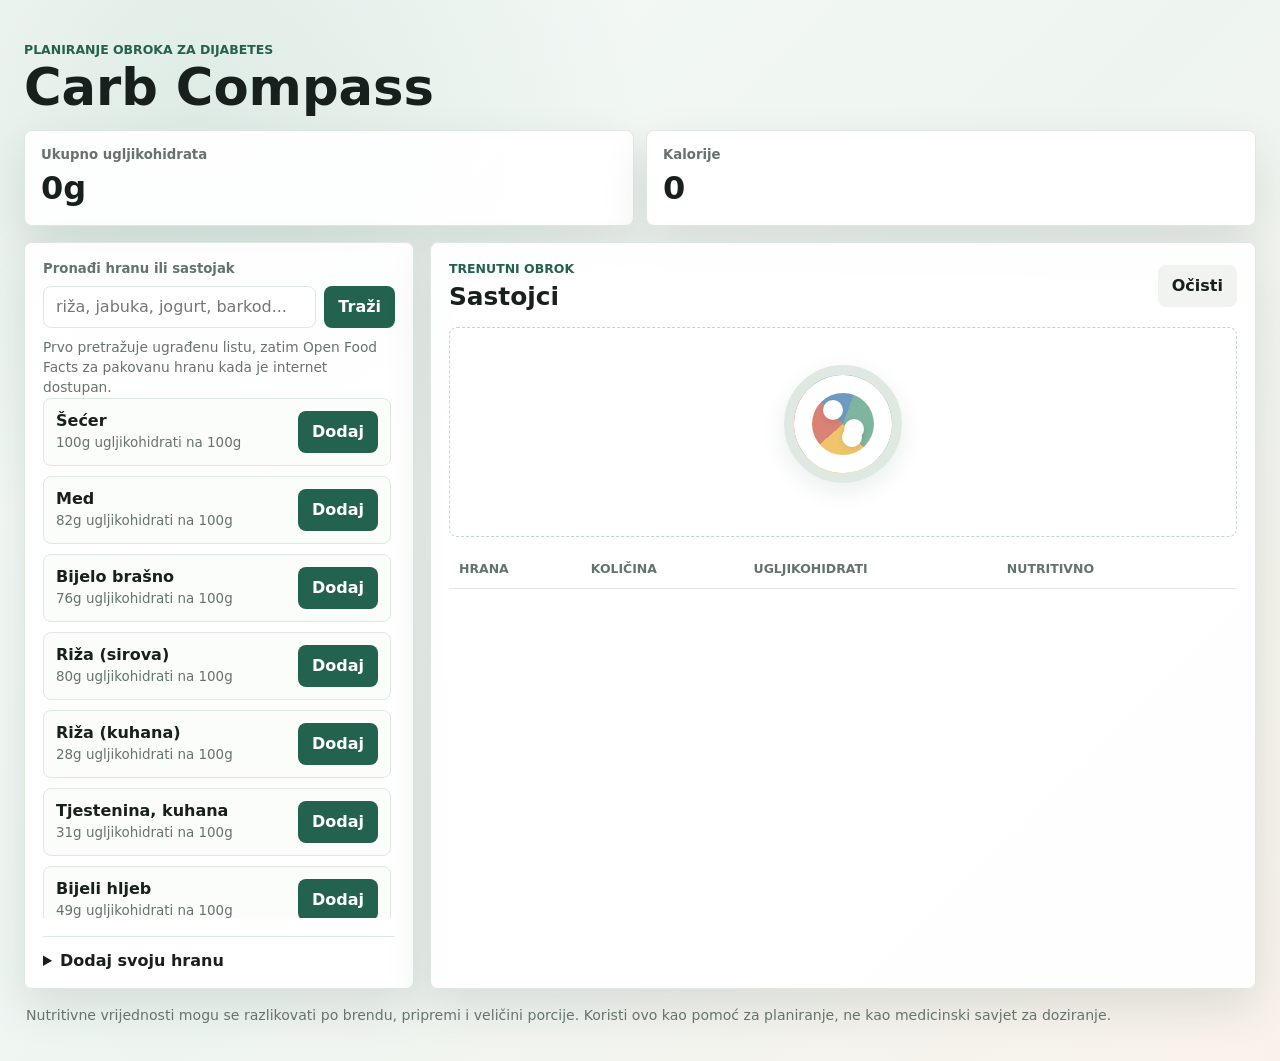
==== index (2).html @ 7279d2bf "Add files via upload" ====
<!doctype html>
<html lang="en">
  <head>
    <meta charset="utf-8" />
    <meta name="viewport" content="width=device-width, initial-scale=1" />
    <title>Carb Compass</title>
    <link rel="stylesheet" href="styles.css" />
  </head>
  <body>
    <main class="app-shell">
      <header class="topbar">
        <div>
          <p class="eyebrow" data-i18n="appKicker">Diabetes meal planning</p>
          <h1>Carb Compass</h1>
        </div>
      </header>

      <section class="summary-strip" aria-label="Meal nutrition totals" data-i18n-aria="mealTotals">
        <article>
          <span data-i18n="totalCarbs">Total carbs</span>
          <strong id="totalCarbs">0g</strong>
        </article>
        <article>
          <span data-i18n="calories">Calories</span>
          <strong id="totalCalories">0</strong>
        </article>
      </section>

      <section class="workspace">
        <aside class="search-pane" aria-label="Food search" data-i18n-aria="foodSearch">
          <div class="control-stack">
            <label for="foodSearch" data-i18n="findFood">Find food or ingredient</label>
            <div class="search-row">
              <input id="foodSearch" type="search" placeholder="rice, apple, yogurt, barcode..." data-i18n-placeholder="searchPlaceholder" autocomplete="off" />
              <button id="searchButton" type="button" data-i18n="search">Search</button>
            </div>
            <p class="hint" data-i18n="searchHint">Searches the built-in list first, then Open Food Facts for packaged foods when online.</p>
          </div>

          <div id="results" class="results" aria-live="polite"></div>

          <section class="restaurants-mobile" aria-label="Restorani">
            <button id="restaurantsToggle" type="button" class="restaurants-toggle">Restorani</button>
            <div id="restaurantsPanel" class="restaurants-panel" hidden>
              <article class="restaurant-card">
                <span class="restaurant-logo logo-mcd">M</span>
                <strong>McDonald's</strong>
              </article>
              <article class="restaurant-card">
                <span class="restaurant-logo logo-kfc">K</span>
                <strong>KFC</strong>
              </article>
              <article class="restaurant-card">
                <span class="restaurant-logo logo-bk">BK</span>
                <strong>Burger King</strong>
              </article>
              <article class="restaurant-card">
                <span class="restaurant-logo logo-sub">S</span>
                <strong>Subway</strong>
              </article>
              <article class="restaurant-card">
                <span class="restaurant-logo logo-pz">P</span>
                <strong>Pizza Hut</strong>
              </article>
              <article class="restaurant-card">
                <span class="restaurant-logo logo-local">Ć</span>
                <strong>Ćevabdžinica</strong>
              </article>
            </div>
          </section>

          <details class="custom-food">
            <summary data-i18n="addCustomFood">Add custom food</summary>
            <form id="customForm">
              <label>
                <span data-i18n="foodName">Food name</span>
                <input id="customName" required placeholder="Homemade soup" data-i18n-placeholder="customNamePlaceholder" />
              </label>
              <label>
                <span data-i18n="servingGrams">Serving grams</span>
                <input id="customServing" type="number" min="1" step="1" value="100" required />
              </label>
              <label>
                <span data-i18n="carbsPerServing">Carbs per serving</span>
                <input id="customCarbs" type="number" min="0" step="0.1" value="0" required />
              </label>
              <label>
                <span data-i18n="fiberPerServing">Fiber per serving</span>
                <input id="customFiber" type="number" min="0" step="0.1" value="0" />
              </label>
              <label>
                <span data-i18n="caloriesPerServing">Calories per serving</span>
                <input id="customCalories" type="number" min="0" step="1" value="0" />
              </label>
              <button type="submit" data-i18n="addToMeal">Add to meal</button>
            </form>
          </details>
        </aside>

        <section class="meal-pane" aria-label="Current meal" data-i18n-aria="currentMeal">
          <div class="meal-head">
            <div>
              <p class="eyebrow" data-i18n="currentMeal">Current meal</p>
              <h2 data-i18n="ingredients">Ingredients</h2>
            </div>
            <div class="meal-actions">
              <button id="clearMeal" type="button" class="subtle-button" data-i18n="clear">Clear</button>
            </div>
          </div>

          <div id="emptyMeal" class="empty-state">
            <div class="plate-art" aria-hidden="true">
              <span></span><span></span><span></span>
            </div>
          </div>

          <div class="table-wrap">
            <table id="mealTable">
              <thead>
                <tr>
                  <th data-i18n="food">Food</th>
                  <th data-i18n="amount">Amount</th>
                  <th data-i18n="carbs">Carbs</th>
                  <th data-i18n="nutrition">Nutrition</th>
                  <th></th>
                </tr>
              </thead>
              <tbody id="mealBody"></tbody>
            </table>
          </div>
        </section>
      </section>

      <footer>
        <p data-i18n="footerNote">Nutrition data can vary by brand, preparation, and serving size. Use this for planning support, not medical dosing advice.</p>
      </footer>
    </main>

    <template id="resultTemplate">
      <article class="result-card">
        <div>
          <strong></strong>
          <span></span>
        </div>
        <button type="button">Add</button>
      </article>
    </template>

    <script src="app.js?v=2"></script>
  </body>
</html>
---- styles.css ----
:root {
  --ink: #17201d;
  --muted: #66736d;
  --line: #dfe7e1;
  --surface: #ffffff;
  --wash: #f4f8f5;
  --mint: #3c8d73;
  --mint-dark: #23624e;
  --coral: #d95d4f;
  --gold: #d89b25;
  --blue: #4d79a8;
  --shadow: 0 18px 45px rgba(31, 57, 47, 0.12);
}

* {
  box-sizing: border-box;
}

html {
  min-width: 0;
}

body {
  margin: 0;
  background:
    radial-gradient(circle at 15% 10%, rgba(60, 141, 115, 0.12), transparent 28rem),
    linear-gradient(135deg, #f7faf7 0%, #eef5f1 52%, #f9f2eb 100%);
  color: var(--ink);
  cursor: default;
  font-family: Inter, ui-sans-serif, system-ui, -apple-system, BlinkMacSystemFont, "Segoe UI", sans-serif;
  user-select: none;
  -webkit-user-select: none;
  overflow-x: hidden;
}

button,
input,
textarea {
  font: inherit;
}

button {
  border: 0;
  cursor: pointer;
  transition: transform 0.2s cubic-bezier(0.16, 1, 0.3, 1), box-shadow 0.2s ease, background-color 0.2s ease, color 0.2s ease;
}

button:hover {
  transform: translateY(-2px);
  box-shadow: 0 6px 16px rgba(35, 98, 78, 0.18);
}

button:active {
  transform: translateY(1px) scale(0.97);
  box-shadow: 0 2px 6px rgba(35, 98, 78, 0.12);
}

.app-shell {
  min-height: 100vh;
  padding: 24px;
}

.topbar,
.summary-strip,
.workspace,
footer {
  width: min(1420px, 100%);
  margin: 0 auto;
}

/* Page Entrance Animations */
.topbar {
  display: flex;
  align-items: end;
  justify-content: space-between;
  gap: 20px;
  padding: 18px 0 18px;
  animation: slideDownFade 0.6s cubic-bezier(0.16, 1, 0.3, 1) both;
}

.summary-strip {
  display: grid;
  grid-template-columns: repeat(2, minmax(0, 1fr));
  gap: 12px;
  margin-bottom: 16px;
  animation: fadeInUp 0.6s cubic-bezier(0.16, 1, 0.3, 1) 0.1s both;
}

.search-pane {
  animation: fadeInLeft 0.6s cubic-bezier(0.16, 1, 0.3, 1) 0.2s both;
}

.meal-pane {
  animation: fadeInRight 0.6s cubic-bezier(0.16, 1, 0.3, 1) 0.25s both;
}

footer {
  animation: fadeIn 0.8s ease 0.4s both;
}

.top-actions {
  display: flex;
  align-items: end;
  gap: 12px;
}

.language-control {
  display: grid;
  gap: 7px;
  min-width: 148px;
  padding: 14px;
  background: var(--surface);
  border: 1px solid var(--line);
  border-radius: 8px;
  box-shadow: var(--shadow);
  transition: transform 0.25s ease, box-shadow 0.25s ease;
}

.language-control:hover {
  transform: translateY(-2px);
  box-shadow: 0 22px 50px rgba(31, 57, 47, 0.16);
}

.language-control > span {
  color: var(--muted);
  font-size: 0.83rem;
  font-weight: 700;
}

.language-switch {
  position: relative;
  display: grid;
  grid-template-columns: 1fr 1fr;
  align-items: center;
  min-height: 42px;
  padding: 4px;
  overflow: hidden;
  background: #eef3ef;
  border: 1px solid var(--line);
  border-radius: 8px;
  color: var(--ink);
  font-weight: 900;
}

.language-switch span {
  position: relative;
  z-index: 1;
  display: grid;
  place-items: center;
  min-width: 48px;
  transition: color 160ms ease;
}

.language-switch i {
  position: absolute;
  inset: 4px auto 4px 4px;
  width: calc(50% - 4px);
  background: var(--mint-dark);
  border-radius: 6px;
  transition: transform 220ms cubic-bezier(0.34, 1.56, 0.64, 1);
}

.language-switch span:first-child {
  color: #fff;
}

.language-switch.is-bs i {
  transform: translateX(100%);
}

.language-switch.is-bs span:first-child {
  color: var(--ink);
}

.language-switch.is-bs span:nth-child(2) {
  color: #fff;
}

.eyebrow {
  margin: 0 0 6px;
  color: var(--mint-dark);
  font-size: 0.78rem;
  font-weight: 800;
  letter-spacing: 0;
  text-transform: uppercase;
}

h1,
h2,
h3,
p {
  margin-top: 0;
}

h1 {
  margin-bottom: 0;
  font-size: clamp(2rem, 4vw, 4.4rem);
  line-height: 0.95;
  transition: color 0.3s ease;
}

h2 {
  margin-bottom: 0;
  font-size: 1.55rem;
}

h3 {
  margin-bottom: 14px;
  font-size: 1rem;
}

.target-panel {
  display: grid;
  gap: 7px;
  min-width: 190px;
  padding: 14px;
  background: var(--surface);
  border: 1px solid var(--line);
  border-radius: 8px;
  box-shadow: var(--shadow);
  transition: transform 0.25s ease, box-shadow 0.25s ease;
}

.target-panel:hover {
  transform: translateY(-2px);
  box-shadow: 0 22px 50px rgba(31, 57, 47, 0.16);
}

.target-panel label,
.control-stack label,
.custom-food label,
.tool-panel label {
  color: var(--muted);
  font-size: 0.83rem;
  font-weight: 700;
}

.target-panel div,
.inline-input {
  display: flex;
  align-items: center;
  gap: 8px;
}

input,
textarea {
  width: 100%;
  border: 1px solid var(--line);
  border-radius: 8px;
  background: #fff;
  color: var(--ink);
  cursor: text;
  font-size: 16px;
  outline: none;
  user-select: text;
  -webkit-user-select: text;
  transition: border-color 0.2s ease, box-shadow 0.2s ease, transform 0.15s ease;
}

input {
  min-height: 42px;
  padding: 0 12px;
}

textarea {
  resize: vertical;
  padding: 12px;
}

input:focus,
textarea:focus {
  border-color: var(--mint);
  box-shadow: 0 0 0 4px rgba(60, 141, 115, 0.18);
  transform: translateY(-1px);
}

.target-panel input {
  max-width: 88px;
  font-weight: 800;
}

.summary-strip article,
.search-pane,
.meal-pane,
.tool-panel {
  background: rgba(255, 255, 255, 0.92);
  border: 1px solid var(--line);
  border-radius: 8px;
  box-shadow: var(--shadow);
  transition: transform 0.25s ease, box-shadow 0.25s ease, border-color 0.25s ease;
}

.summary-strip article {
  min-height: 96px;
  padding: 16px;
  position: relative;
  overflow: hidden;
}

.summary-strip article:hover {
  transform: translateY(-3px);
  box-shadow: 0 24px 50px rgba(31, 57, 47, 0.16);
  border-color: rgba(60, 141, 115, 0.3);
}

.summary-strip span {
  display: block;
  color: var(--muted);
  font-size: 0.83rem;
  font-weight: 700;
}

.summary-strip strong {
  display: block;
  margin-top: 10px;
  font-size: 2rem;
  line-height: 1;
  transition: transform 0.25s cubic-bezier(0.34, 1.56, 0.64, 1), color 0.25s ease;
}

/* Number update animation pulse */
.summary-strip strong.updated-pop {
  animation: counterPop 0.4s cubic-bezier(0.175, 0.885, 0.32, 1.275);
  color: var(--mint-dark);
}

.progress-track {
  height: 12px;
  margin-top: 18px;
  overflow: hidden;
  background: #e9eee9;
  border-radius: 999px;
}

.progress-track div {
  width: 0%;
  max-width: 100%;
  height: 100%;
  background: linear-gradient(90deg, var(--mint), var(--gold), var(--coral));
  transition: width 350ms cubic-bezier(0.16, 1, 0.3, 1);
}

.workspace {
  display: grid;
  grid-template-columns: 390px minmax(0, 1fr);
  gap: 16px;
}

.search-pane,
.meal-pane {
  min-height: 620px;
  padding: 18px;
}

.control-stack {
  display: grid;
  gap: 10px;
}

.search-row {
  display: grid;
  grid-template-columns: 1fr auto;
  gap: 8px;
}

.search-row button,
.result-card button,
.custom-food button,
#saveMealButton,
.filter.is-active,
.period-tab.is-active {
  background: var(--mint-dark);
  color: #fff;
}

.search-row button,
.result-card button,
.custom-food button,
#saveMealButton,
.subtle-button,
.filter,
.period-tab {
  min-height: 42px;
  padding: 0 14px;
  border-radius: 8px;
  font-weight: 800;
}

.hint {
  margin: 0;
  color: var(--muted);
  font-size: 0.86rem;
  line-height: 1.45;
}

.filter-row {
  display: flex;
  flex-wrap: wrap;
  gap: 8px;
  margin: 16px 0;
}

.filter {
  background: #eef3ef;
  color: var(--ink);
}

.results {
  display: grid;
  gap: 10px;
  max-height: 520px;
  overflow: auto;
  padding-right: 4px;
  scroll-behavior: smooth;
}

.restaurants-mobile {
  display: none;
}

/* Staggered Entrance and Hover for Result Cards */
.result-card {
  display: grid;
  grid-template-columns: 1fr auto;
  align-items: center;
  gap: 12px;
  padding: 12px;
  background: #fbfdfb;
  border: 1px solid var(--line);
  border-radius: 8px;
  transition: transform 0.22s cubic-bezier(0.16, 1, 0.3, 1), box-shadow 0.22s ease, border-color 0.22s ease, background-color 0.22s ease;
  animation: resultCardFadeIn 0.35s cubic-bezier(0.16, 1, 0.3, 1) both;
  animation-delay: calc(var(--item-index, 0) * 30ms);
}

.result-card:hover {
  transform: translateY(-2px);
  border-color: var(--mint);
  box-shadow: 0 8px 20px rgba(60, 141, 115, 0.14);
  background: #ffffff;
}

.result-card strong,
.result-card span {
  display: block;
}

.result-card span {
  margin-top: 4px;
  color: var(--muted);
  font-size: 0.84rem;
  line-height: 1.35;
}

.result-card button {
  transition: transform 0.18s cubic-bezier(0.34, 1.56, 0.64, 1), background-color 0.18s ease, box-shadow 0.18s ease;
}

.result-card button:hover {
  transform: scale(1.05);
  background: var(--mint);
  box-shadow: 0 4px 12px rgba(60, 141, 115, 0.3);
}

.custom-food {
  margin-top: 18px;
  border-top: 1px solid var(--line);
  padding-top: 14px;
  transition: border-color 0.2s ease;
}

.custom-food summary {
  cursor: pointer;
  font-weight: 800;
  transition: color 0.2s ease, transform 0.2s ease;
  outline: none;
}

.custom-food summary:hover {
  color: var(--mint-dark);
}

.custom-food[open] summary {
  color: var(--mint-dark);
  margin-bottom: 6px;
}

.custom-food form {
  display: grid;
  grid-template-columns: repeat(2, minmax(0, 1fr));
  gap: 12px;
  margin-top: 14px;
  animation: formExpand 0.35s cubic-bezier(0.16, 1, 0.3, 1) both;
}

.custom-food label {
  display: grid;
  gap: 6px;
}

.custom-food label:first-child,
.custom-food button {
  grid-column: 1 / -1;
}

.meal-head {
  display: flex;
  align-items: center;
  justify-content: space-between;
  gap: 14px;
  margin-bottom: 16px;
}

.meal-actions {
  display: flex;
  flex-wrap: wrap;
  justify-content: end;
  gap: 8px;
}

.subtle-button {
  background: #f0f3f0;
  color: var(--ink);
  transition: background-color 0.2s ease, transform 0.2s ease, color 0.2s ease;
}

.subtle-button:hover {
  background: #e2ebd5;
  color: var(--mint-dark);
}

.empty-state {
  display: grid;
  place-items: center;
  min-height: 210px;
  margin-bottom: 12px;
  padding: 24px;
  border: 1px dashed #c7d4cc;
  border-radius: 8px;
  color: var(--muted);
  text-align: center;
  transition: opacity 0.3s ease, transform 0.3s ease;
  animation: fadeIn 0.4s ease-out;
}

/* Plate Art Floating and Breathing Animations */
.plate-art {
  position: relative;
  width: 118px;
  aspect-ratio: 1;
  margin-bottom: 16px;
  border: 10px solid #dfe9e2;
  border-radius: 50%;
  background: conic-gradient(from 20deg, #7fb49e 0 33%, #f0c46a 33% 58%, #d98275 58% 82%, #6f9bc2 82% 100%);
  box-shadow: inset 0 0 0 18px #fff, 0 8px 24px rgba(31, 57, 47, 0.08);
  animation: floatPlate 4s ease-in-out infinite alternate;
}

.plate-art span {
  position: absolute;
  width: 20px;
  height: 20px;
  border-radius: 50%;
  background: #fff;
  box-shadow: 0 2px 6px rgba(0, 0, 0, 0.08);
  animation: pulseDot 3s ease-in-out infinite alternate;
}

.plate-art span:nth-child(1) {
  left: 29px;
  top: 25px;
  animation-delay: 0s;
}

.plate-art span:nth-child(2) {
  right: 28px;
  top: 44px;
  animation-delay: 0.6s;
}

.plate-art span:nth-child(3) {
  left: 48px;
  bottom: 26px;
  animation-delay: 1.2s;
}

.table-wrap {
  overflow: auto;
}

table {
  width: 100%;
  min-width: 760px;
  border-collapse: collapse;
}

th,
td {
  padding: 12px 10px;
  border-bottom: 1px solid var(--line);
  text-align: left;
  vertical-align: middle;
}

th {
  color: var(--muted);
  font-size: 0.78rem;
  text-transform: uppercase;
}

/* Meal Table Row Animations */
tbody tr {
  animation: rowSlideIn 0.35s cubic-bezier(0.16, 1, 0.3, 1) both;
  transition: background-color 0.2s ease, transform 0.2s ease, opacity 0.25s ease;
}

tbody tr:hover {
  background-color: rgba(244, 248, 245, 0.6);
}

tbody tr.row-removing {
  animation: rowSlideOut 0.25s cubic-bezier(0.7, 0, 0.84, 0) forwards;
}

td strong,
td span {
  display: block;
}

td span {
  color: var(--muted);
  font-size: 0.82rem;
}

.amount-cell {
  display: flex;
  align-items: center;
  gap: 8px;
}

.amount-cell input {
  max-width: 92px;
  transition: transform 0.15s ease, border-color 0.2s ease, box-shadow 0.2s ease;
}

.amount-cell input:focus {
  transform: scale(1.03);
}

.nutrition-pills {
  display: flex;
  flex-wrap: wrap;
  gap: 6px;
}

.nutrition-pills span {
  padding: 5px 8px;
  background: #eef3ef;
  border-radius: 999px;
  color: var(--ink);
  font-size: 0.78rem;
  transition: transform 0.2s ease, background-color 0.2s ease, color 0.2s ease;
}

.nutrition-pills span:hover {
  transform: scale(1.08);
  background: #e0eae2;
  color: var(--mint-dark);
}

.remove-button {
  width: 36px;
  height: 36px;
  background: #f7e8e5;
  border-radius: 8px;
  color: #92372d;
  font-weight: 900;
  transition: transform 0.2s cubic-bezier(0.34, 1.56, 0.64, 1), background-color 0.2s ease, color 0.2s ease;
}

.remove-button:hover {
  transform: scale(1.12) rotate(8deg);
  background: #f3d4d0;
  color: #7a1d13;
  box-shadow: 0 4px 10px rgba(146, 55, 45, 0.2);
}

.tools-grid {
  display: grid;
  grid-template-columns: 1fr;
  gap: 12px;
  margin-top: 18px;
}

.tool-panel,
.tracker-panel {
  padding: 16px;
}

.tracker-panel {
  background: rgba(255, 255, 255, 0.92);
  border: 1px solid var(--line);
  border-radius: 8px;
  box-shadow: var(--shadow);
}

.tool-panel output {
  display: block;
  margin-top: 16px;
  color: var(--blue);
  font-size: 1.55rem;
  font-weight: 900;
}

.tracker-grid {
  display: grid;
  grid-template-columns: minmax(0, 1fr) minmax(0, 1fr);
  gap: 12px;
  margin-top: 12px;
}

.tracker-head {
  display: flex;
  align-items: start;
  justify-content: space-between;
  gap: 12px;
  margin-bottom: 14px;
}

.tracker-head h3 {
  margin-bottom: 0;
}

.tracker-head > strong {
  color: var(--blue);
  font-size: 1.55rem;
  line-height: 1;
}

.saved-meals,
.period-breakdown {
  display: grid;
  gap: 8px;
  max-height: 240px;
  overflow: auto;
  padding-right: 4px;
}

.saved-meal {
  display: grid;
  grid-template-columns: 1fr auto;
  gap: 10px;
  padding: 10px;
  background: #fbfdfb;
  border: 1px solid var(--line);
  border-radius: 8px;
  transition: transform 0.2s ease, box-shadow 0.2s ease;
}

.saved-meal:hover {
  transform: translateY(-2px);
  box-shadow: 0 6px 14px rgba(31, 57, 47, 0.08);
}

.saved-meal strong,
.saved-meal span {
  display: block;
}

.saved-meal span {
  color: var(--muted);
  font-size: 0.82rem;
  line-height: 1.35;
}

.period-tabs {
  display: flex;
  gap: 6px;
}

.period-tab {
  min-height: 36px;
  background: #eef3ef;
  color: var(--ink);
}

.period-stats {
  display: grid;
  grid-template-columns: repeat(3, minmax(0, 1fr));
  gap: 8px;
  margin-bottom: 12px;
}

.period-stats article {
  min-height: 76px;
  padding: 10px;
  background: #f6faf7;
  border: 1px solid var(--line);
  border-radius: 8px;
  transition: transform 0.2s ease;
}

.period-stats article:hover {
  transform: translateY(-2px);
}

.period-stats span {
  display: block;
  color: var(--muted);
  font-size: 0.78rem;
  font-weight: 800;
}

.period-stats strong {
  display: block;
  margin-top: 8px;
  font-size: 1.35rem;
  line-height: 1;
}

.period-row {
  display: flex;
  align-items: center;
  justify-content: space-between;
  gap: 10px;
  padding: 10px;
  background: #fbfdfb;
  border: 1px solid var(--line);
  border-radius: 8px;
  transition: transform 0.2s ease;
}

.period-row:hover {
  transform: translateX(3px);
}

.period-row span {
  color: var(--muted);
  font-size: 0.84rem;
}

footer {
  padding: 18px 2px 0;
  color: var(--muted);
  font-size: 0.88rem;
}

/* Keyframes Definitions */
@keyframes slideDownFade {
  from {
    opacity: 0;
    transform: translateY(-16px);
  }
  to {
    opacity: 1;
    transform: translateY(0);
  }
}

@keyframes fadeInUp {
  from {
    opacity: 0;
    transform: translateY(16px);
  }
  to {
    opacity: 1;
    transform: translateY(0);
  }
}

@keyframes fadeInLeft {
  from {
    opacity: 0;
    transform: translateX(-16px);
  }
  to {
    opacity: 1;
    transform: translateX(0);
  }
}

@keyframes fadeInRight {
  from {
    opacity: 0;
    transform: translateX(16px);
  }
  to {
    opacity: 1;
    transform: translateX(0);
  }
}

@keyframes fadeIn {
  from { opacity: 0; }
  to { opacity: 1; }
}

@keyframes resultCardFadeIn {
  from {
    opacity: 0;
    transform: translateY(10px) scale(0.98);
  }
  to {
    opacity: 1;
    transform: translateY(0) scale(1);
  }
}

@keyframes rowSlideIn {
  from {
    opacity: 0;
    transform: translateY(12px) scale(0.97);
  }
  to {
    opacity: 1;
    transform: translateY(0) scale(1);
  }
}

@keyframes rowSlideOut {
  from {
    opacity: 1;
    transform: translateX(0) scale(1);
    max-height: 80px;
  }
  to {
    opacity: 0;
    transform: translateX(-24px) scale(0.94);
    max-height: 0;
    padding-top: 0;
    padding-bottom: 0;
    margin: 0;
  }
}

@keyframes counterPop {
  0% {
    transform: scale(1);
  }
  50% {
    transform: scale(1.18);
    color: var(--mint);
  }
  100% {
    transform: scale(1);
  }
}

@keyframes floatPlate {
  0% {
    transform: translateY(0) rotate(0deg);
  }
  100% {
    transform: translateY(-8px) rotate(3deg);
  }
}

@keyframes pulseDot {
  0% {
    transform: scale(1);
    opacity: 0.85;
  }
  100% {
    transform: scale(1.22);
    opacity: 1;
  }
}

@keyframes formExpand {
  from {
    opacity: 0;
    transform: translateY(-8px);
  }
  to {
    opacity: 1;
    transform: translateY(0);
  }
}

@media (max-width: 1020px) {
  .summary-strip {
    grid-template-columns: repeat(2, minmax(0, 1fr));
  }

  .progress-card {
    grid-column: 1 / -1;
  }

  .workspace {
    grid-template-columns: 1fr;
  }

  .search-pane,
  .meal-pane {
    min-height: auto;
  }

  .results {
    max-height: 360px;
  }
}

@media (max-width: 680px) {
  .app-shell {
    padding: 10px;
  }

  .topbar {
    align-items: stretch;
    flex-direction: column;
    gap: 12px;
    padding: 8px 0 12px;
  }

  .top-actions {
    display: grid;
    grid-template-columns: minmax(0, 0.9fr) minmax(0, 1.1fr);
    align-items: stretch;
    gap: 8px;
  }

  h1 {
    font-size: 2.1rem;
    line-height: 1;
  }

  h2 {
    font-size: 1.35rem;
  }

  h3 {
    font-size: 0.98rem;
  }

  .language-control,
  .target-panel {
    min-width: 0;
    padding: 11px;
    box-shadow: 0 10px 24px rgba(31, 57, 47, 0.09);
  }

  .language-switch span {
    min-width: 0;
  }

  .target-panel div,
  .inline-input {
    align-items: stretch;
  }

  .target-panel input {
    max-width: none;
    min-width: 0;
  }

  .target-panel span,
  .inline-input span {
    align-self: center;
    font-size: 0.88rem;
    line-height: 1.15;
  }

  .summary-strip,
  .tools-grid,
  .tracker-grid,
  .period-stats,
  .custom-food form {
    grid-template-columns: 1fr;
  }

  .summary-strip {
    grid-template-columns: repeat(2, minmax(0, 1fr));
    gap: 8px;
    margin-bottom: 10px;
  }

  .summary-strip article {
    min-height: 76px;
    padding: 12px;
  }

  .summary-strip span {
    font-size: 0.76rem;
    line-height: 1.2;
  }

  .summary-strip strong {
    margin-top: 8px;
    font-size: 1.45rem;
  }

  .progress-card {
    grid-column: 1 / -1;
    min-height: 70px;
  }

  .progress-track {
    margin-top: 12px;
  }

  .workspace {
    gap: 10px;
    min-width: 0;
  }

  .topbar,
  .summary-strip,
  .workspace,
  footer {
    max-width: 100%;
    width: 100%;
  }

  .search-pane,
  .meal-pane {
    max-width: 100%;
    min-width: 0;
    padding: 12px;
    border-radius: 8px;
    box-shadow: 0 10px 24px rgba(31, 57, 47, 0.09);
  }

  .search-row {
    grid-template-columns: 1fr;
  }

  .search-row button,
  .result-card button,
  .custom-food button,
  #saveMealButton,
  .subtle-button,
  .filter,
  .period-tab {
    min-height: 46px;
  }

  .filter-row {
    flex-wrap: nowrap;
    margin: 12px -2px 14px;
    overflow-x: auto;
    padding: 0 2px 4px;
    scrollbar-width: none;
  }

  .filter-row::-webkit-scrollbar {
    display: none;
  }

  .filter {
    flex: 0 0 auto;
  }

  .results {
    max-height: none;
    padding-right: 0;
  }

  .restaurants-mobile {
    display: grid;
    gap: 10px;
    margin-top: 12px;
  }

  .restaurants-mobile.is-hidden-by-search {
    display: none;
  }

  .restaurants-toggle {
    min-height: 48px;
    width: 100%;
    padding: 0 14px;
    background: var(--mint-dark);
    border-radius: 8px;
    color: #fff;
    font-weight: 900;
  }

  .restaurants-panel {
    display: grid;
    grid-template-columns: repeat(2, minmax(0, 1fr));
    gap: 8px;
    animation: formExpand 0.3s ease-out;
  }

  .restaurants-panel[hidden] {
    display: none;
  }

  .restaurant-card {
    display: grid;
    grid-template-columns: 44px minmax(0, 1fr);
    align-items: center;
    gap: 10px;
    min-height: 64px;
    padding: 10px;
    background: #fbfdfb;
    border: 1px solid var(--line);
    border-radius: 8px;
    transition: transform 0.25s ease, box-shadow 0.25s ease;
  }

  .restaurant-card:hover {
    transform: translateY(-2px);
    box-shadow: 0 6px 16px rgba(0,0,0,0.08);
  }

  .restaurant-card strong {
    min-width: 0;
    font-size: 0.9rem;
    line-height: 1.15;
  }

  .restaurant-logo {
    display: grid;
    place-items: center;
    width: 44px;
    height: 44px;
    border-radius: 8px;
    color: #fff;
    font-weight: 950;
    transition: transform 0.2s cubic-bezier(0.34, 1.56, 0.64, 1);
  }

  .restaurant-card:hover .restaurant-logo {
    transform: scale(1.08);
  }

  .logo-mcd {
    background: #c62828;
    color: #ffd54f;
  }

  .logo-kfc {
    background: #b71c1c;
  }

  .logo-bk {
    background: #ef8f21;
    color: #5a2a16;
  }

  .logo-sub {
    background: #168a45;
    color: #ffe15a;
  }

  .logo-pz {
    background: #d32f2f;
  }

  .logo-local {
    background: var(--blue);
  }

  .results.is-empty-search {
    display: none;
  }

  .result-card {
    grid-template-columns: 1fr;
    gap: 10px;
  }

  .result-card button {
    width: 100%;
  }

  .custom-food label:first-child,
  .custom-food button {
    grid-column: auto;
  }

  .meal-head {
    align-items: stretch;
    flex-direction: column;
    gap: 12px;
  }

  .meal-actions {
    display: block;
    width: 100%;
  }

  .meal-actions button {
    width: 100%;
  }

  .empty-state {
    min-height: 170px;
    padding: 18px;
  }

  .plate-art {
    width: 92px;
    border-width: 8px;
    box-shadow: inset 0 0 0 14px #fff, 0 6px 18px rgba(31, 57, 47, 0.08);
  }

  .table-wrap {
    overflow: visible;
  }

  table,
  tbody,
  tr,
  td {
    display: block;
    width: 100%;
  }

  table {
    min-width: 0;
  }

  thead {
    display: none;
  }

  tbody {
    display: grid;
    gap: 10px;
  }

  tr {
    position: relative;
    padding: 12px;
    background: #fbfdfb;
    border: 1px solid var(--line);
    border-radius: 8px;
  }

  td {
    padding: 0;
    border-bottom: 0;
  }

  td:first-child {
    padding-right: 48px;
    margin-bottom: 10px;
  }

  td:first-child strong {
    font-size: 1rem;
    line-height: 1.2;
  }

  td:nth-child(2) {
    margin-bottom: 10px;
  }

  td:nth-child(3) {
    display: block;
    margin-bottom: 10px;
    padding: 10px;
    background: #f1f6f2;
    border-radius: 8px;
  }

  td:nth-child(3) strong {
    margin: 0;
  }

  td:nth-child(5) {
    position: absolute;
    top: 10px;
    right: 10px;
    width: auto;
  }

  .amount-cell {
    display: grid;
    grid-template-columns: minmax(0, 1fr) auto;
  }

  .amount-cell input {
    max-width: none;
    min-height: 46px;
  }

  .nutrition-pills {
    gap: 5px;
  }

  .nutrition-pills span {
    padding: 6px 8px;
    font-size: 0.76rem;
  }

  .remove-button {
    width: 42px;
    height: 42px;
  }

  .tool-panel,
  .tracker-panel {
    padding: 12px;
    box-shadow: 0 10px 24px rgba(31, 57, 47, 0.09);
  }

  .tool-panel output {
    font-size: 1.35rem;
  }

  textarea {
    min-height: 126px;
  }

  .tracker-head {
    align-items: center;
  }

  .tracker-head > strong {
    font-size: 1.35rem;
  }

  .saved-meals,
  .period-breakdown {
    max-height: none;
    padding-right: 0;
  }

  .period-tabs {
    flex: 0 0 auto;
  }

  .period-stats {
    gap: 8px;
  }

  .period-stats article {
    min-height: 68px;
  }

  .period-row {
    align-items: start;
    flex-direction: column;
    gap: 4px;
  }

  footer {
    padding: 14px 2px 4px;
    font-size: 0.8rem;
    line-height: 1.4;
  }
}
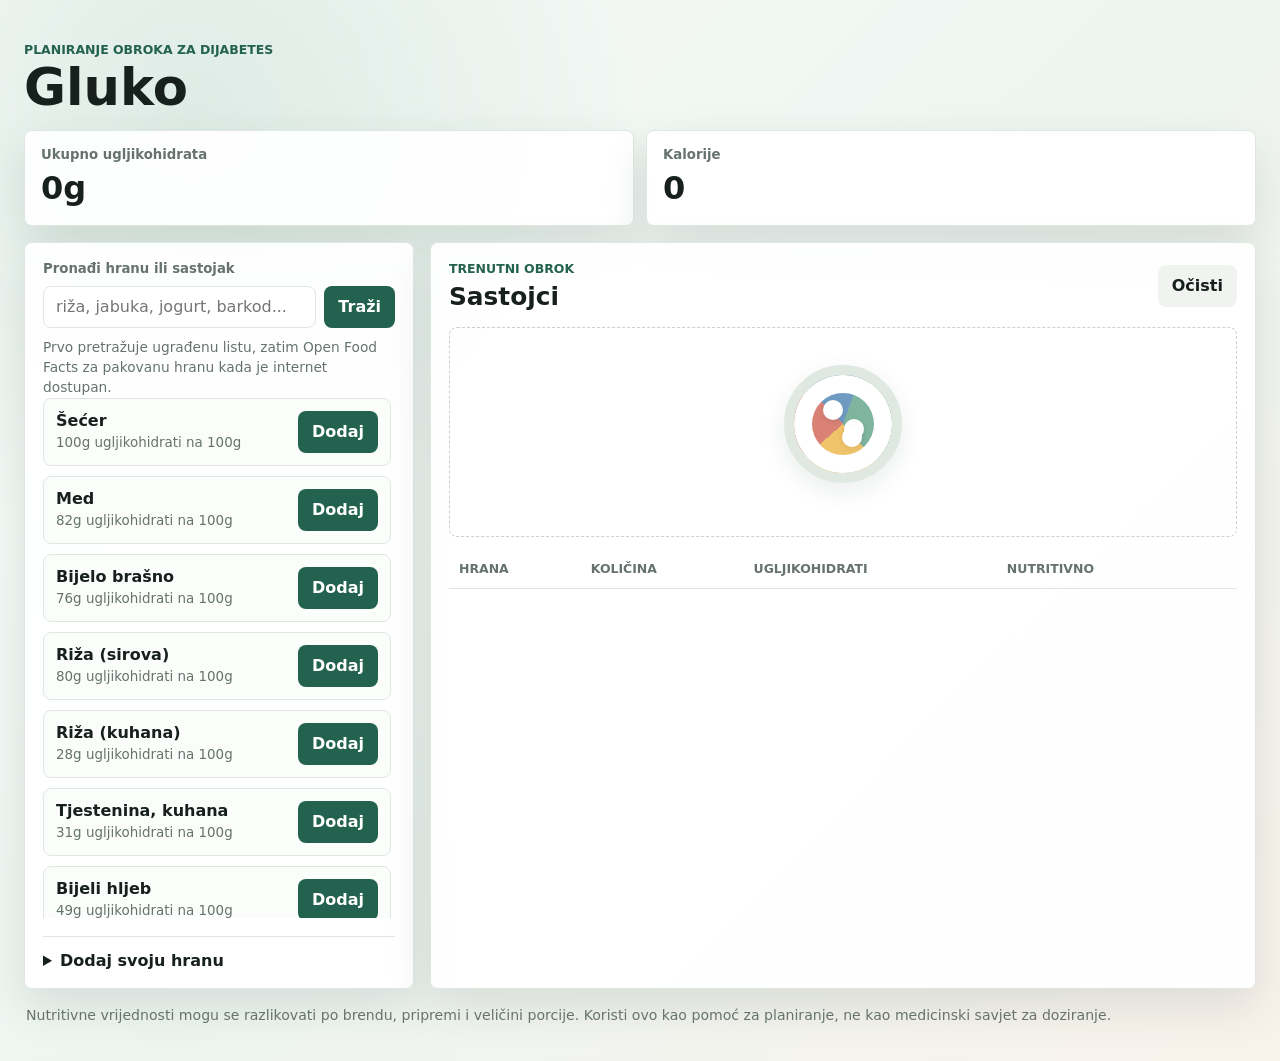
==== commit 37da1599: "Add files via upload" ====
--- a/index (2).html
+++ b/index (2).html
@@ -3,7 +3,7 @@
   <head>
     <meta charset="utf-8" />
     <meta name="viewport" content="width=device-width, initial-scale=1" />
-    <title>Carb Compass</title>
+    <title>Gluko</title>
     <link rel="stylesheet" href="styles.css" />
   </head>
   <body>
@@ -11,7 +11,7 @@
       <header class="topbar">
         <div>
           <p class="eyebrow" data-i18n="appKicker">Diabetes meal planning</p>
-          <h1>Carb Compass</h1>
+          <h1>Gluko</h1>
         </div>
       </header>
 
